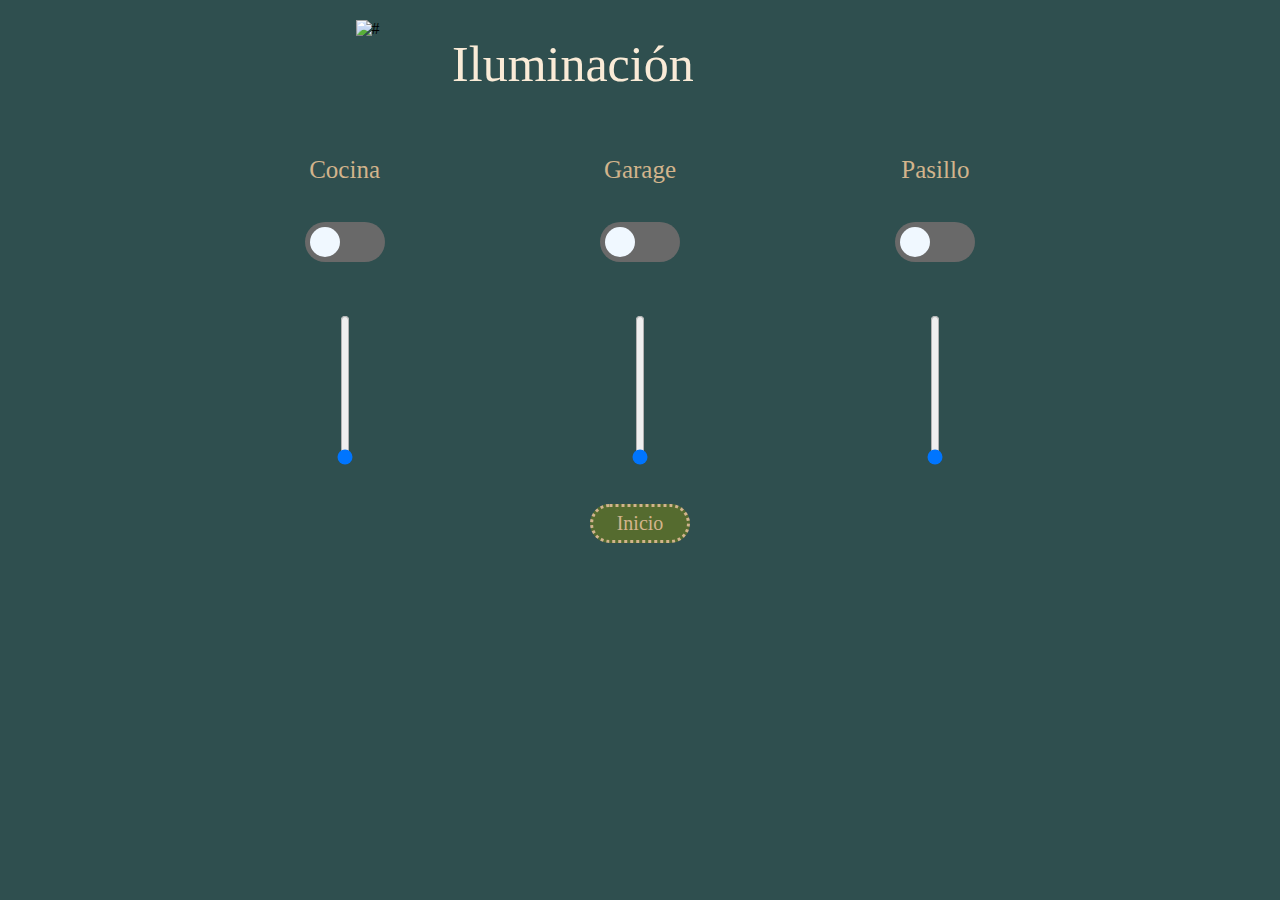
==== luces.html @ dd4ef9f1 "pagina Iluminacion" ====
<!DOCTYPE html>
<html lang="en">
    
    <head lang="es-ES">
        <meta charset="UTF-8">
        <meta http-equiv="X-UA-Compatible" content="IE=edge">
        <meta name="viewport" content="width=device-width, initial-scale=1.0">
        <title>Smart Home</title>        
        <link rel="shortcut icon" type="x/image-icon" href="assets/smarthome.ico">        
        <link rel="stylesheet" type="text/css" href="smartHome.css">
        
    </head>
    
    <body>

        <header>
            <div class="encabezadoPag">
                <ul>
                    <li class="imagPag"><img src="assets/foco.png" width="100" alt="#"></li>    
                    <li class="nombrePag">&nbsp;&nbsp;&nbsp;Iluminación</li>
                </ul>
            </div>   
        </header>
        
        <table class="salasIlum">
            <tr class="salasNomb">
                <td class="col1">Cocina</td>
                <td class="col2">Garage</td>
                <td class="col3">Pasillo</td>
            </tr>

            <tr class="apagadorIlum">
                <td>
                    <div class="wrap-toggle">
                        <input type="checkbox" id="Cocina" class="offscreen"/>
                        <label for="Cocina" class="switch"></label>
                    </div>
                </td>

                <td>
                    <div class="wrap-toggle">
                        <input type="checkbox" id="Garage" class="offscreen"/>
                        <label for="Garage" class="switch"></label>
                    </div>
                </td>

                <td>
                    <div class="wrap-toggle">
                        <input type="checkbox" id="Pasillo" class="offscreen"/>
                        <label for="Pasillo" class="switch"></label>
                    </div>
                </td>
            </tr>

            <tr class="controlIlum">
                <td>
                    <div class="slider-wrapper">
                        <input type="range" min="0" max="100" value="0" step="5">
                    </div>
                </td>

                <td>
                    <div class="slider-wrapper">
                        <input type="range" min="0" max="100" value="0" step="5">
                    </div>
                </td>
                
                <td>
                    <div class="slider-wrapper">
                        <input type="range" min="0" max="100" value="0" step="5">
                    </div>
                </td>
            </tr>


        </table>

        <footer>
            <a href="SmartHome.html">Inicio</a>
        </footer>
           
    </body>
</html>
---- smartHome.css ----
/*Formato General*/
*{
    padding: 0;
    margin-top: 5px;
}

body{
    background-color: darkslategray;
}

header{
    width: 45%;
    margin: 0px auto; 
}

footer{
    width: 100px;
    margin: 20px auto;
    max-width:1000px; 
    /*margin-top: 20px auto;*/
}

footer a{
    padding: 5px 20px;
    background: darkolivegreen;
    display: block;
    color: tan;
    text-decoration: none;
    font-size: 20px;
    border-style: dotted;
    border-radius: 20px;
    text-align: center;
}

footer a:hover{
    display: block;
    background: teal;
}

.encabezadoPag ul{
    overflow: hidden; 
}

.nombrePag{
    color:antiquewhite;
    font-size: 50px; 
    height: 98px;
    display: flex;
    align-items: center;
    padding-left: 35px;
}

.encabezadoPag ul li{
    list-style: none;
    float:left;
}
/*Fin Formato general*/

/*Pagina de Inicio*/
.menuInicio{
    width: 30%;
    margin: 20px auto;
    max-width:1000px; 
    /*margin-top: 20px auto;*/
    text-align: center;
}

.menuInicio ul li {
    list-style: none;
    list-style-position: initial;
    padding: 15px;
}

.menuInicio ul li a:hover{
    display: block;
    background: teal;
    /*background: #006B92;*/
}

.menuInicio ul li a{
    padding: 15px 20px;
    background: darkolivegreen;
    display: block;
    color: tan;
    text-decoration: none;
    font-size: 25px;
    border-style: dotted;
}
/*Fin Pagina de Inicio*/

/*Pagina de Iluminacion*/

.salasIlum{
    width: 70%;
    margin:2% auto;
    border: 1px solid wheat;
    border-collapse:collapse;
}

.salasIlum td{
    margin: 2px;
    padding: 10px;
    border-style: double;
    border-color: darkslategray;
}

.salasIlum .salasNomb td{
    text-align: center;
    padding: 15px 20px;
    color: tan;
    font-size: 25px;
}

.menuInicio ul li a{
    padding: 15px 20px;
    background: darkolivegreen;
    display: block;
    color: tan;
    text-decoration: none;
    font-size: 25px;
    border-style: dotted;
}

.salasIlum .apagadorIlum td{
    font-size: 20px;
    text-align: center;
}

.salasIlum .col1{
    width: 33%;
    text-align: center;
}

.salasIlum .col2{
    width: 34%;
    text-align: center;
}

.salasIlum .col3{
    width: 33%;
    text-align: center;
}
/**/

/*      Apagadores*/
.switch{
    position: relative;
    display: inline-block;
    width: 80px;
    height: 40px;
    background-color: dimgray;
    border-radius: 40px;
    cursor: pointer;
}

.switch::after{
    content: '';
    position: absolute;
    width: 30px;
    height: 30px;
    border-radius: 30px;
    background-color: aliceblue;
    left: 5px;
    top: 5px;
    transition: all 0.4s;
}

input[type='checkbox']:checked + .switch::after{
    transform: translate(40px);
}

input[type='checkbox']:checked + .switch{
    background-color: #03a9f4;
}

.offscreen{
    position: absolute;
    left: -9999999px;
}


/*         control de luz*/
.salasIlum .controlIlum td{
    font-size: 20px;
    text-align: center;
    padding-top: 30px;
}

.slider-wrapper {
    display: inline-block;
    width: 20px;
    height: 150px;
    padding: 0;
  }

  .slider-wrapper input {
    width: 150px;
    height: 20px;
    margin: 0;
    transform-origin: 75px 75px;
    transform: rotate(-90deg);
  }
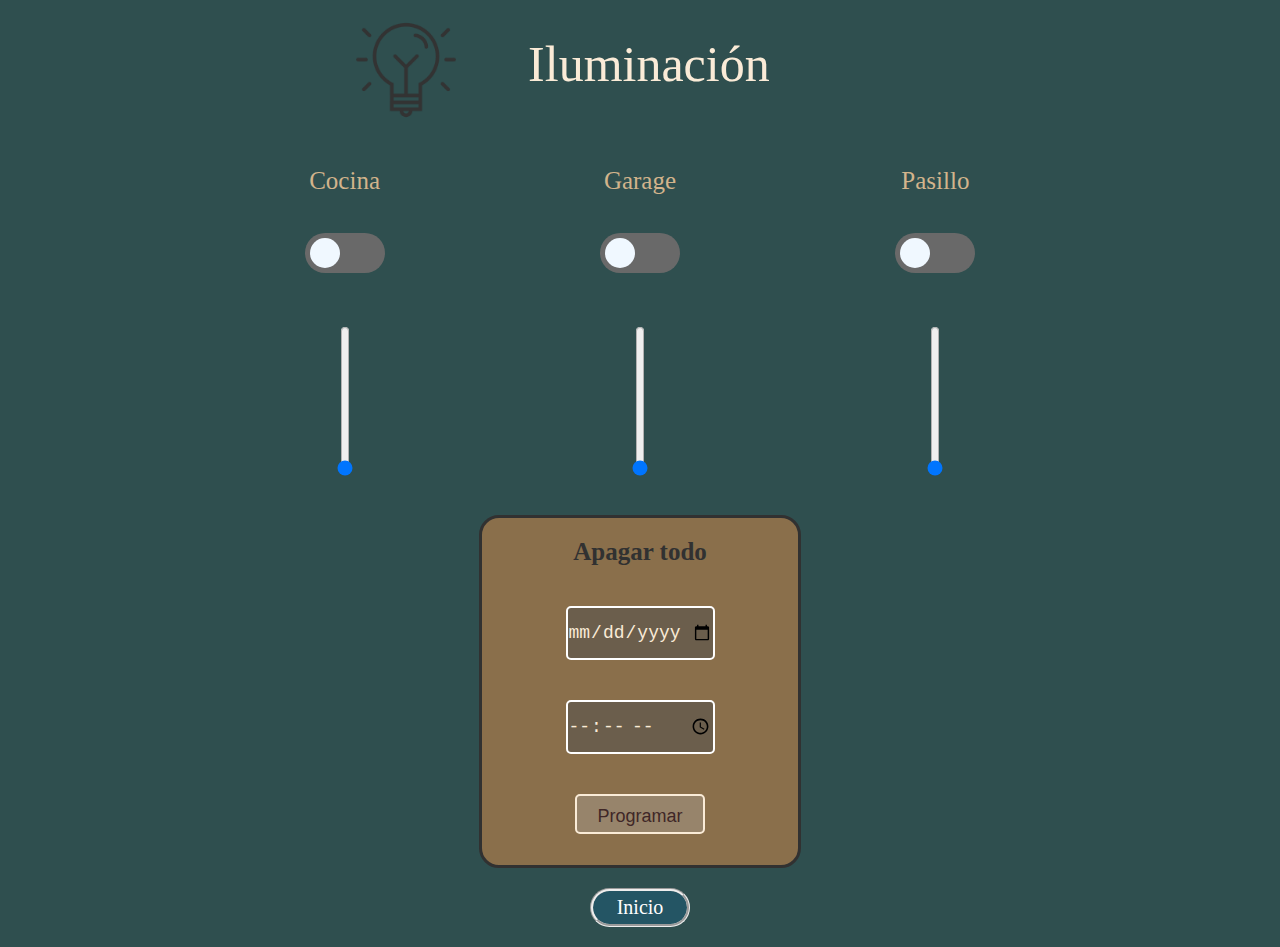
==== commit c8d0b57e: "Actualizacion pag de Iluminacion" ====
--- a/luces.html
+++ b/luces.html
@@ -75,6 +75,21 @@
 
         </table>
 
+        <div class="programaLuz">
+            <ul>
+                <li><strong>Apagar todo</strong></li>
+                <li>
+                    <input type="date" name="fecha" step="1" class="fechaOff"/>
+                </li>
+                <li>
+                    <input type="time" name="hora" min="00:00" max="24:00" step="3600" class="horaOff"/>
+                </li>
+                <li>
+                    <button type="button" name="luces" class="btnProg">Programar</button>
+                </li>
+            </ul>
+        </div>
+
         <footer>
             <a href="SmartHome.html">Inicio</a>
         </footer>
--- a/smartHome.css
+++ b/smartHome.css
@@ -22,12 +22,12 @@
 
 footer a{
     padding: 5px 20px;
-    background: darkolivegreen;
-    display: block;
-    color: tan;
+    background: rgb(36, 85, 100);;
+    display: block;
+    color: white;
     text-decoration: none;
     font-size: 20px;
-    border-style: dotted;
+    border-style: groove;
     border-radius: 20px;
     text-align: center;
 }
@@ -73,18 +73,20 @@
 
 .menuInicio ul li a:hover{
     display: block;
-    background: teal;
-    /*background: #006B92;*/
+    background: rgb(83, 68, 48);
+    color: antiquewhite;
 }
 
 .menuInicio ul li a{
     padding: 15px 20px;
-    background: darkolivegreen;
-    display: block;
-    color: tan;
+    background: rgb(151, 132, 107);
+    border-color: antiquewhite;
+    display: block;
+    color: rgb(63, 39, 39);
     text-decoration: none;
     font-size: 25px;
-    border-style: dotted;
+    border-style:solid;
+    border-radius: 15px;
 }
 /*Fin Pagina de Inicio*/
 
@@ -109,16 +111,6 @@
     padding: 15px 20px;
     color: tan;
     font-size: 25px;
-}
-
-.menuInicio ul li a{
-    padding: 15px 20px;
-    background: darkolivegreen;
-    display: block;
-    color: tan;
-    text-decoration: none;
-    font-size: 25px;
-    border-style: dotted;
 }
 
 .salasIlum .apagadorIlum td{
@@ -191,12 +183,68 @@
     width: 20px;
     height: 150px;
     padding: 0;
-  }
-
-  .slider-wrapper input {
+}
+
+.slider-wrapper input {
     width: 150px;
     height: 20px;
     margin: 0;
     transform-origin: 75px 75px;
     transform: rotate(-90deg);
-  }
+}
+
+        /*Programacion de Apagado*/
+.programaLuz{
+    width: 25%;
+    margin: 20px auto;
+    max-width:1000px; 
+    /*margin-top: 20px auto;*/
+    text-align: center;
+    background-color: rgb(138, 111, 75);
+    border-style:solid;
+    border-radius: 20px;
+    color: rgb(49, 49, 49);
+}
+
+.programaLuz ul li {
+    list-style: none;
+    list-style-position: initial;
+    padding: 15px;
+}
+
+.programaLuz li{
+    padding: 5px 20px;
+    display: block;
+    
+    text-decoration: none;
+    font-size: 25px;
+    text-align: center;
+}
+
+.fechaOff, .horaOff{
+    border-radius: 5px;
+    width: 145px;
+    height: 50px;
+    font-size: 18px;
+    background: rgb(107, 94, 76);
+    border-color: white;
+    color: antiquewhite;
+    border-style: solid;
+}
+
+.btnProg{
+    border-radius: 5px;
+    width: 130px;
+    height: 40px;
+    font-size: 18px;
+    background: rgb(151, 132, 107);
+    border-color: antiquewhite;
+    color: rgb(63, 39, 39);
+    padding: 10px;
+    border-style: solid;
+}
+
+.btnProg:hover{
+    background: rgb(83, 68, 48);
+    color: antiquewhite;
+}